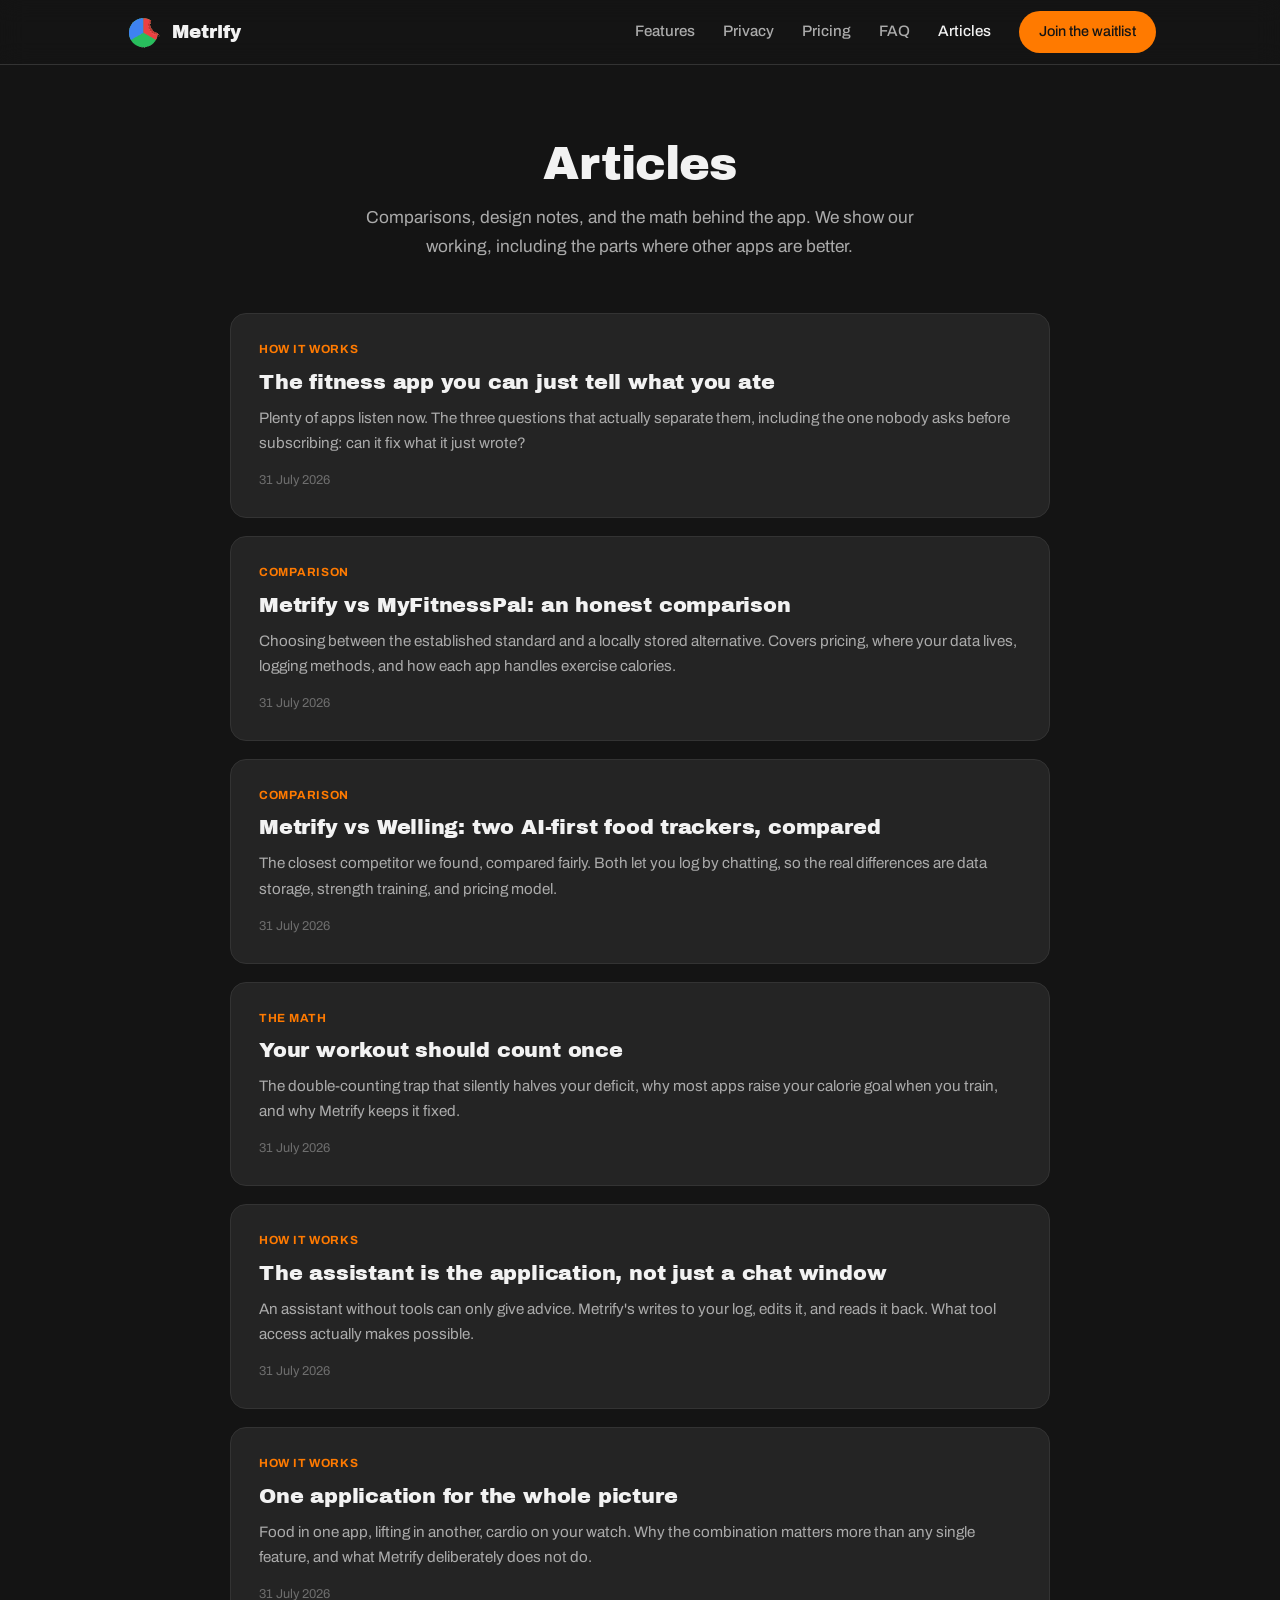
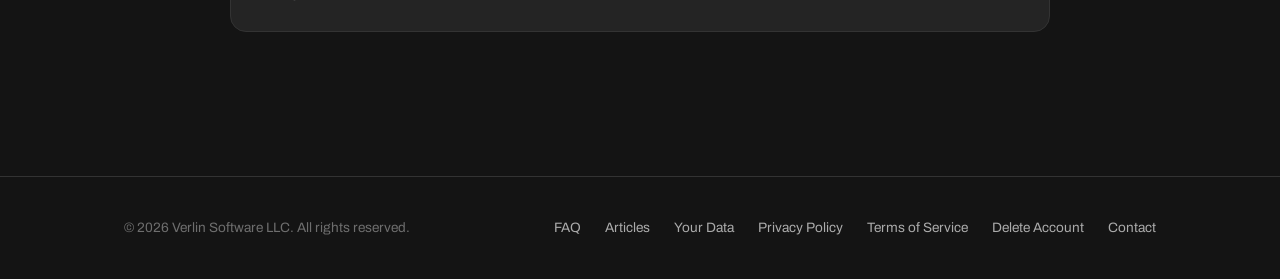
==== articles/index.html @ 7ffeb836 "Deploy metrify.fit" ====
<!DOCTYPE html>
<html lang="en">
<head>
<meta charset="UTF-8">
<meta name="viewport" content="width=device-width, initial-scale=1.0">
<title>Articles | Metrify</title>
<meta name="description" content="Comparisons, design notes, and the math behind Metrify. How we handle exercise calories, why the assistant has database access, and how we stack up against other trackers.">
<meta property="og:type" content="website">
<meta property="og:site_name" content="Metrify">
<meta property="og:title" content="Articles | Metrify">
<meta property="og:description" content="Comparisons, design notes, and the math behind Metrify. How we handle exercise calories, why the assistant has database access, and how we stack up against other trackers.">
<meta property="og:url" content="https://metrify.fit/articles/">
<meta property="og:image" content="https://metrify.fit/resources/og-card.png">
<meta property="og:image:width" content="1200">
<meta property="og:image:height" content="630">
<meta property="og:image:alt" content="Metrify: the fitness tracker you can just talk to">
<meta name="twitter:card" content="summary_large_image">
<meta name="twitter:title" content="Articles | Metrify">
<meta name="twitter:description" content="Comparisons, design notes, and the math behind Metrify. How we handle exercise calories, why the assistant has database access, and how we stack up against other trackers.">
<meta name="twitter:image" content="https://metrify.fit/resources/og-card.png">
<link rel="canonical" href="https://metrify.fit/articles/">
<link rel="icon" href="/favicon.ico" sizes="48x48">
<link rel="icon" href="/metrify_logo.svg" type="image/svg+xml">
<link rel="icon" href="/favicon-96.png" type="image/png" sizes="96x96">
<link rel="icon" href="/favicon-192.png" type="image/png" sizes="192x192">
<link rel="apple-touch-icon" href="/apple-touch-icon.png">
<link rel="preconnect" href="https://fonts.googleapis.com">
<link rel="preconnect" href="https://fonts.gstatic.com" crossorigin>
<link href="https://fonts.googleapis.com/css2?family=Archivo:wght@400;500;600;700&family=Archivo+Black&display=swap" rel="stylesheet">
<link rel="stylesheet" href="article.css">
<script type="application/ld+json">
{
  "@context": "https://schema.org",
  "@type": "Blog",
  "name": "Metrify Articles",
  "description": "Comparisons, design notes, and the math behind Metrify.",
  "url": "https://metrify.fit/articles/",
  "publisher": { "@type": "Organization", "name": "Metrify" },
  "blogPost": [
    { "@type": "BlogPosting", "headline": "The fitness app you can just tell what you ate", "url": "https://metrify.fit/articles/just-tell-it-what-you-ate.html", "datePublished": "2026-07-31" },
    { "@type": "BlogPosting", "headline": "Metrify vs MyFitnessPal: an honest comparison", "url": "https://metrify.fit/articles/metrify-vs-myfitnesspal.html", "datePublished": "2026-07-31" },
    { "@type": "BlogPosting", "headline": "Metrify vs Welling: two AI-first food trackers, compared", "url": "https://metrify.fit/articles/metrify-vs-welling.html", "datePublished": "2026-07-31" },
    { "@type": "BlogPosting", "headline": "Your workout should count once", "url": "https://metrify.fit/articles/your-workout-should-count-once.html", "datePublished": "2026-07-31" },
    { "@type": "BlogPosting", "headline": "The assistant is the application, not just a chat window", "url": "https://metrify.fit/articles/the-chatbot-is-the-app.html", "datePublished": "2026-07-31" },
    { "@type": "BlogPosting", "headline": "One application for the whole picture", "url": "https://metrify.fit/articles/one-app-whole-picture.html", "datePublished": "2026-07-31" }
  ]
}
</script>
</head>
<body>

<nav>
  <div class="wrap nav-inner">
    <a class="logo" href="../index.html"><img class="logo-mark" src="../metrify_logo.svg" alt="Metrify logo">Metrify</a>
    <div class="nav-links">
      <a class="anchor-link" href="../index.html#features">Features</a>
      <a class="anchor-link" href="../index.html#privacy">Privacy</a>
      <a class="anchor-link" href="../index.html#pricing">Pricing</a>
      <a href="../faq.html">FAQ</a>
      <a href="index.html" class="current">Articles</a>
      <a href="https://docs.google.com/forms/d/e/1FAIpQLScR_Rp7votPh9bJqfgML_lUJDGCzVk3PJwj7MtibfAYZPuT9g/viewform" target="_blank" rel="noopener" class="btn btn-primary">Join the waitlist</a>
    </div>
  </div>
</nav>

<header class="index-head wrap">
  <h1>Articles</h1>
  <p>Comparisons, design notes, and the math behind the app. We show our working, including the parts where other apps are better.</p>
</header>

<main class="wrap card-list">

  <a class="card" href="just-tell-it-what-you-ate.html">
    <span class="kicker">How it works</span>
    <h2>The fitness app you can just tell what you ate</h2>
    <p>Plenty of apps listen now. The three questions that actually separate them, including the one nobody asks before subscribing: can it fix what it just wrote?</p>
    <span class="date">31 July 2026</span>
  </a>

  <a class="card" href="metrify-vs-myfitnesspal.html">
    <span class="kicker">Comparison</span>
    <h2>Metrify vs MyFitnessPal: an honest comparison</h2>
    <p>Choosing between the established standard and a locally stored alternative. Covers pricing, where your data lives, logging methods, and how each app handles exercise calories.</p>
    <span class="date">31 July 2026</span>
  </a>

  <a class="card" href="metrify-vs-welling.html">
    <span class="kicker">Comparison</span>
    <h2>Metrify vs Welling: two AI-first food trackers, compared</h2>
    <p>The closest competitor we found, compared fairly. Both let you log by chatting, so the real differences are data storage, strength training, and pricing model.</p>
    <span class="date">31 July 2026</span>
  </a>

  <a class="card" href="your-workout-should-count-once.html">
    <span class="kicker">The math</span>
    <h2>Your workout should count once</h2>
    <p>The double-counting trap that silently halves your deficit, why most apps raise your calorie goal when you train, and why Metrify keeps it fixed.</p>
    <span class="date">31 July 2026</span>
  </a>

  <a class="card" href="the-chatbot-is-the-app.html">
    <span class="kicker">How it works</span>
    <h2>The assistant is the application, not just a chat window</h2>
    <p>An assistant without tools can only give advice. Metrify's writes to your log, edits it, and reads it back. What tool access actually makes possible.</p>
    <span class="date">31 July 2026</span>
  </a>

  <a class="card" href="one-app-whole-picture.html">
    <span class="kicker">How it works</span>
    <h2>One application for the whole picture</h2>
    <p>Food in one app, lifting in another, cardio on your watch. Why the combination matters more than any single feature, and what Metrify deliberately does not do.</p>
    <span class="date">31 July 2026</span>
  </a>

</main>

<footer>
  <div class="wrap footer-inner">
    <div>&copy; 2026 Verlin Software LLC. All rights reserved.</div>
    <div class="footer-links">
      <a href="../faq.html">FAQ</a>
      <a href="index.html">Articles</a>
      <a href="../your-data.html">Your Data</a>
      <a href="../privacy.html">Privacy Policy</a>
      <a href="../terms.html">Terms of Service</a>
      <a href="../delete-account.html">Delete Account</a>
      <a href="mailto:support@metrify.fit">Contact</a>
    </div>
  </div>
</footer>

</body>
</html>
---- articles/article.css ----
/* Shared styles for metrify.fit/articles. Mirrors the tokens in ../index.html so the
   articles read as part of the same site, with a narrower measure for long-form text. */
:root {
  --brand:        #FF7A00;
  --brand-soft:   rgba(255, 122, 0, 0.12);
  --bg:           #141414;
  --bg-raised:    #1f1f1f;
  --bg-card:      #242424;
  --border:       #333333;
  --text:         #f2f2f2;
  --text-dim:     #ababab;
  --text-faint:   #6e6e6e;
  --green:        #30D158;
  --radius:       16px;
  --font-display: "Archivo Black", "Arial Black", "Segoe UI", sans-serif;
  --font-body:    "Archivo", "Segoe UI", Roboto, Helvetica, Arial, sans-serif;
}

* { margin: 0; padding: 0; box-sizing: border-box; }
html { scroll-behavior: smooth; }
body {
  font-family: var(--font-body);
  background: var(--bg);
  color: var(--text);
  line-height: 1.65;
  -webkit-font-smoothing: antialiased;
}
a { color: var(--brand); text-decoration: none; }
a:hover { text-decoration: underline; }

.wrap { max-width: 1080px; margin: 0 auto; padding: 0 24px; }

/* ============ Nav (matches home) ============ */
nav {
  position: sticky; top: 0; z-index: 50;
  background: rgba(20, 20, 20, 0.85);
  backdrop-filter: blur(12px);
  border-bottom: 1px solid var(--border);
}
.nav-inner { display: flex; align-items: center; justify-content: space-between; height: 64px; }
.logo {
  display: flex; align-items: center; gap: 10px;
  font-family: var(--font-display); font-weight: 400;
  font-size: 1.15rem; color: var(--text);
}
.logo:hover { text-decoration: none; }
.logo-mark { height: 34px; width: auto; display: block; }
.nav-links { display: flex; gap: 28px; align-items: center; }
.nav-links a { color: var(--text-dim); font-size: 0.95rem; font-weight: 500; }
.nav-links a:hover { color: var(--text); text-decoration: none; }
.nav-links a.current { color: var(--text); }
/* Below 720px, drop the in-page anchors (they only jump around the home page) but keep
   FAQ and Articles, which are separate destinations with no other route in on mobile. */
@media (max-width: 720px) {
  .nav-links { gap: 16px; }
  .nav-links a.anchor-link { display: none; }
}
@media (max-width: 460px) {
  .nav-links { gap: 12px; }
  .nav-links a:not(.btn) { font-size: 0.85rem; }
  .nav-links .btn { padding: 8px 14px; font-size: 0.82rem; }
  .logo { font-size: 1rem; }
  .logo-mark { height: 28px; }
}

.btn {
  display: inline-block; padding: 12px 26px; border-radius: 999px;
  font-weight: 700; font-size: 1rem; transition: transform .15s ease, background .15s ease;
}
.btn-primary { background: var(--brand); color: #141414 !important; }
.btn-primary:hover { transform: translateY(-1px); background: #ff8c1f; text-decoration: none; }
.btn-ghost { border: 1px solid var(--border); color: var(--text) !important; }
.btn-ghost:hover { border-color: var(--text-faint); text-decoration: none; }
.nav-links .btn { padding: 9px 20px; font-size: 0.9rem; }

/* ============ Article layout ============ */
.article-wrap { max-width: 740px; margin: 0 auto; padding: 0 24px; }

.article-head { padding: 64px 0 36px; border-bottom: 1px solid var(--border); margin-bottom: 40px; }
@media (max-width: 600px) { .article-head { padding: 40px 0 28px; margin-bottom: 30px; } }

.eyebrow {
  display: inline-block; margin-bottom: 18px;
  color: var(--brand); font-size: 0.78rem; font-weight: 700;
  letter-spacing: 0.06em; text-transform: uppercase;
}
.eyebrow a { color: var(--brand); }

h1 {
  font-family: var(--font-display); font-weight: 400;
  font-size: clamp(1.9rem, 4.4vw, 2.7rem);
  line-height: 1.15; letter-spacing: -0.015em;
  margin-bottom: 18px;
}
.standfirst {
  font-size: 1.15rem; color: var(--text-dim); font-style: italic;
  line-height: 1.5; margin-bottom: 22px;
}
.byline { font-size: 0.85rem; color: var(--text-faint); }

/* Body typography */
article h2 {
  font-family: var(--font-display); font-weight: 400;
  font-size: clamp(1.35rem, 2.8vw, 1.65rem);
  letter-spacing: -0.01em; line-height: 1.25;
  margin: 44px 0 16px;
}
article h3 {
  font-size: 1.08rem; font-weight: 700;
  margin: 32px 0 10px;
}
article p { margin-bottom: 18px; color: #e2e2e2; }
article strong { color: var(--text); font-weight: 700; }
article ul, article ol { margin: 0 0 20px 22px; color: #e2e2e2; }
article li { margin-bottom: 9px; }

blockquote {
  border-left: 3px solid var(--brand);
  padding: 4px 0 4px 20px; margin: 24px 0;
  color: var(--text-dim); font-style: italic;
}
blockquote p:last-child { margin-bottom: 0; }

/* Dating / correction notice */
.notice {
  background: var(--bg-raised); border: 1px solid var(--border);
  border-left: 3px solid var(--text-faint);
  border-radius: 8px; padding: 16px 18px; margin: 26px 0;
  font-size: 0.88rem; color: var(--text-dim); line-height: 1.55;
}
.notice p { margin: 0; color: inherit; font-size: inherit; }

/* Summary block */
.summary {
  background: var(--bg-card); border: 1px solid var(--border);
  border-radius: var(--radius); padding: 26px; margin: 44px 0 8px;
}
.summary h2 { margin-top: 0; font-size: 1.2rem; }
.summary p:last-child { margin-bottom: 0; }

/* Tables: must scroll inside themselves, never the page */
.table-scroll { overflow-x: auto; margin: 24px 0; -webkit-overflow-scrolling: touch; }
table { border-collapse: collapse; width: 100%; min-width: 520px; font-size: 0.92rem; }
th, td { text-align: left; padding: 11px 14px; border-bottom: 1px solid var(--border); vertical-align: top; }
thead th {
  color: var(--text); font-weight: 700; font-size: 0.82rem;
  text-transform: uppercase; letter-spacing: 0.04em;
  border-bottom: 1px solid var(--text-faint);
}
tbody td { color: var(--text-dim); }
tbody td:first-child { color: var(--text); font-weight: 600; }
tbody tr:last-child td { border-bottom: none; }
.yes { color: var(--green); font-weight: 600; }

/* End-of-article CTA */
.article-cta {
  margin-top: 52px; padding-top: 36px; border-top: 1px solid var(--border);
  text-align: center;
}
.article-cta h2 { font-size: 1.35rem; margin: 0 0 10px; }
.article-cta p { color: var(--text-dim); margin-bottom: 22px; }

.more-reading { margin-top: 44px; padding-top: 30px; border-top: 1px solid var(--border); }
.more-reading h2 { font-size: 1.05rem; margin: 0 0 14px; font-family: var(--font-body); font-weight: 700; }
.more-reading ul { list-style: none; margin: 0; }
.more-reading li { margin-bottom: 10px; }

/* ============ Index page ============ */
.index-head { padding: 72px 0 12px; text-align: center; }
@media (max-width: 600px) { .index-head { padding: 44px 0 8px; } }
.index-head h1 { font-size: clamp(2rem, 5vw, 2.9rem); margin-bottom: 14px; }
.index-head p { color: var(--text-dim); font-size: 1.08rem; max-width: 34em; margin: 0 auto; }

.card-list { padding: 40px 0 72px; display: grid; gap: 18px; max-width: 820px; margin: 0 auto; }
.card {
  display: block; background: var(--bg-card); border: 1px solid var(--border);
  border-radius: var(--radius); padding: 26px 28px;
  transition: border-color .15s ease, transform .15s ease;
  color: inherit;
}
.card:hover { border-color: var(--brand); transform: translateY(-2px); text-decoration: none; }
.card .kicker {
  color: var(--brand); font-size: 0.74rem; font-weight: 700;
  letter-spacing: 0.06em; text-transform: uppercase; display: block; margin-bottom: 10px;
}
.card h2 {
  font-family: var(--font-display); font-weight: 400; font-size: 1.3rem;
  line-height: 1.25; letter-spacing: -0.01em; margin-bottom: 10px; color: var(--text);
}
.card p { color: var(--text-dim); font-size: 0.95rem; margin: 0; }
.card .date { display: block; margin-top: 14px; font-size: 0.8rem; color: var(--text-faint); }
@media (max-width: 600px) { .card { padding: 22px; } }

/* ============ Footer ============ */
footer {
  border-top: 1px solid var(--border); padding: 40px 0; margin-top: 72px;
  color: var(--text-faint); font-size: 0.85rem;
}
.footer-inner { display: flex; justify-content: space-between; gap: 20px; flex-wrap: wrap; align-items: center; }
.footer-links { display: flex; gap: 24px; flex-wrap: wrap; }
.footer-links a { color: var(--text-dim); }
@media (max-width: 600px) {
  footer { padding: 32px 0; margin-top: 48px; }
  .footer-inner { flex-direction: column; align-items: flex-start; gap: 14px; }
}
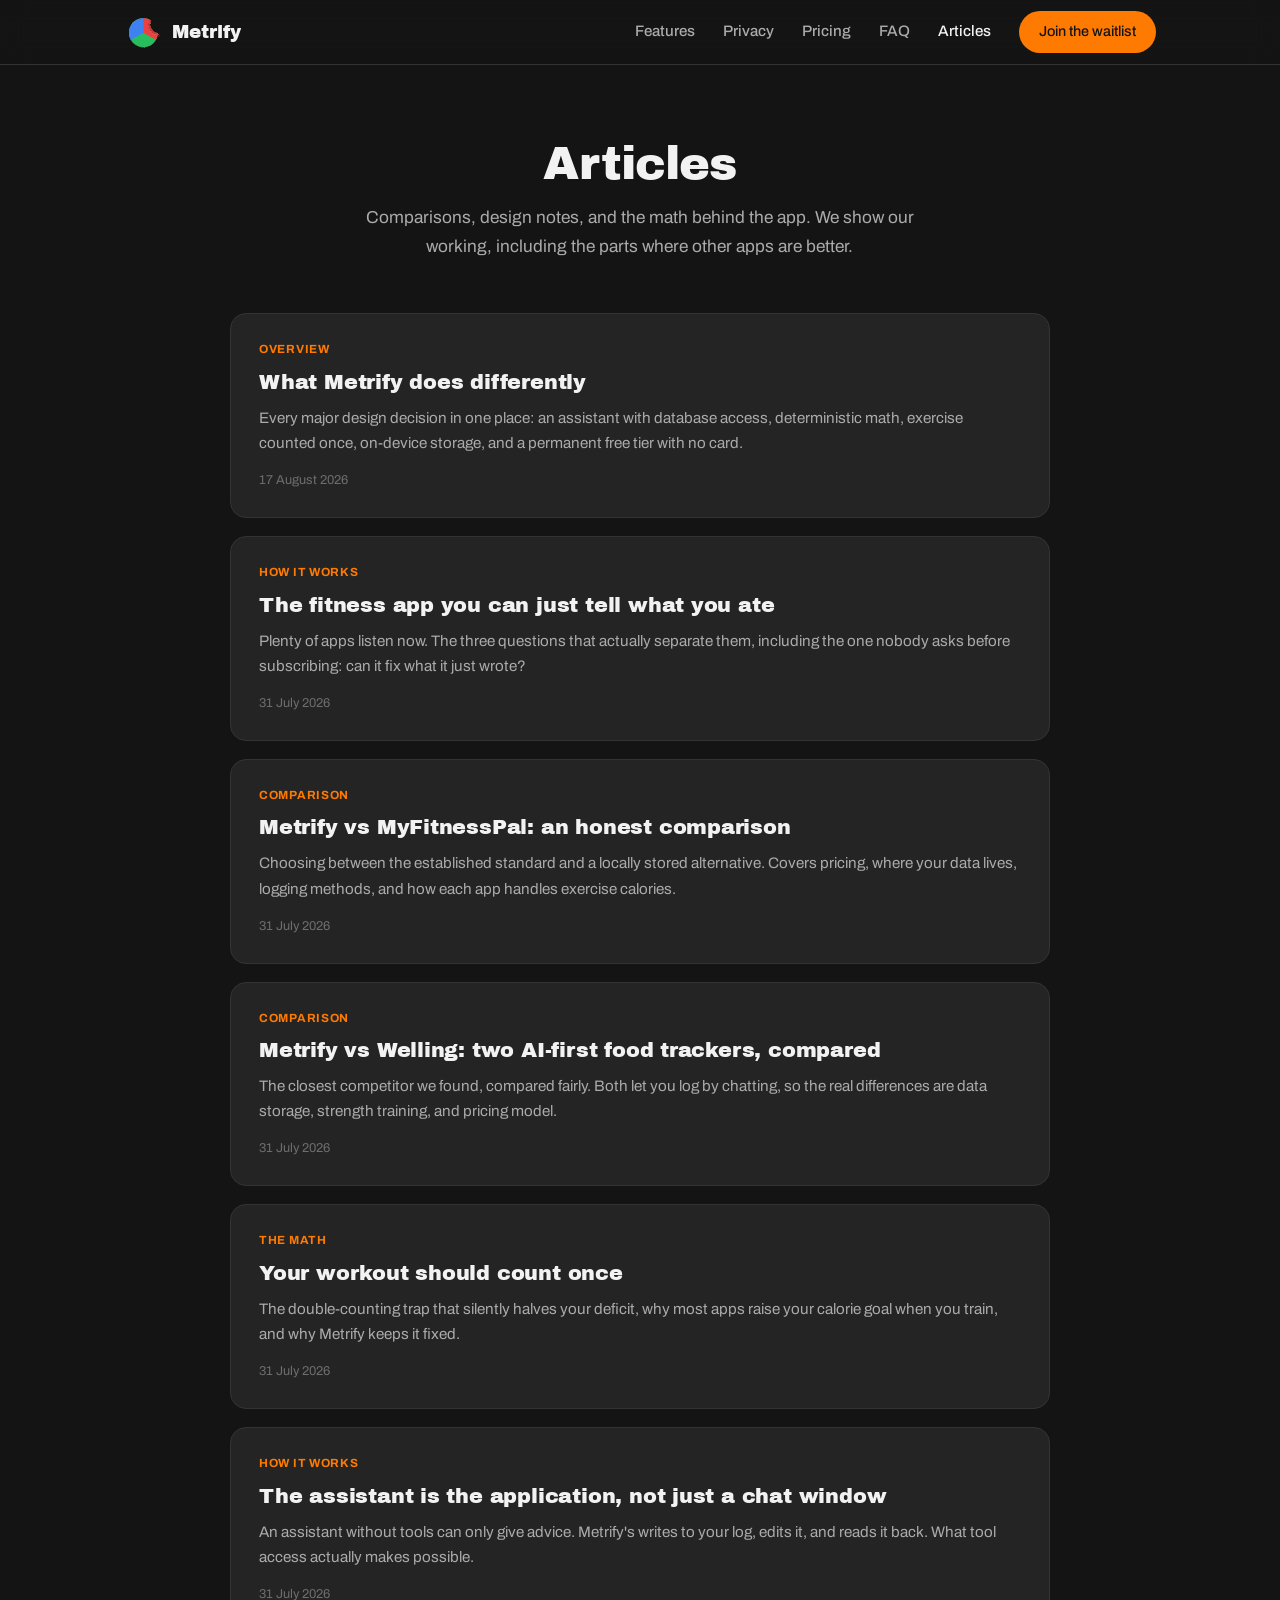
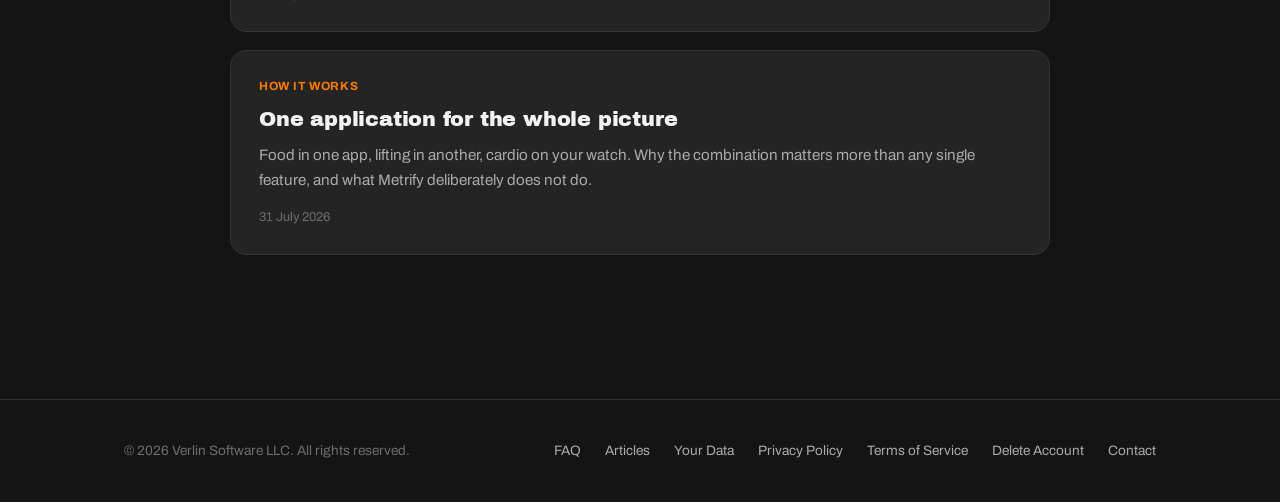
==== commit 4d91ffec: "Deploy metrify.fit" ====
--- a/articles/index.html
+++ b/articles/index.html
@@ -37,6 +37,7 @@
   "url": "https://metrify.fit/articles/",
   "publisher": { "@type": "Organization", "name": "Metrify" },
   "blogPost": [
+    { "@type": "BlogPosting", "headline": "What Metrify does differently", "url": "https://metrify.fit/articles/what-metrify-does-differently.html", "datePublished": "2026-08-17" },
     { "@type": "BlogPosting", "headline": "The fitness app you can just tell what you ate", "url": "https://metrify.fit/articles/just-tell-it-what-you-ate.html", "datePublished": "2026-07-31" },
     { "@type": "BlogPosting", "headline": "Metrify vs MyFitnessPal: an honest comparison", "url": "https://metrify.fit/articles/metrify-vs-myfitnesspal.html", "datePublished": "2026-07-31" },
     { "@type": "BlogPosting", "headline": "Metrify vs Welling: two AI-first food trackers, compared", "url": "https://metrify.fit/articles/metrify-vs-welling.html", "datePublished": "2026-07-31" },
@@ -69,6 +70,13 @@
 </header>
 
 <main class="wrap card-list">
+
+  <a class="card" href="what-metrify-does-differently.html">
+    <span class="kicker">Overview</span>
+    <h2>What Metrify does differently</h2>
+    <p>Every major design decision in one place: an assistant with database access, deterministic math, exercise counted once, on-device storage, and a permanent free tier with no card.</p>
+    <span class="date">17 August 2026</span>
+  </a>
 
   <a class="card" href="just-tell-it-what-you-ate.html">
     <span class="kicker">How it works</span>
